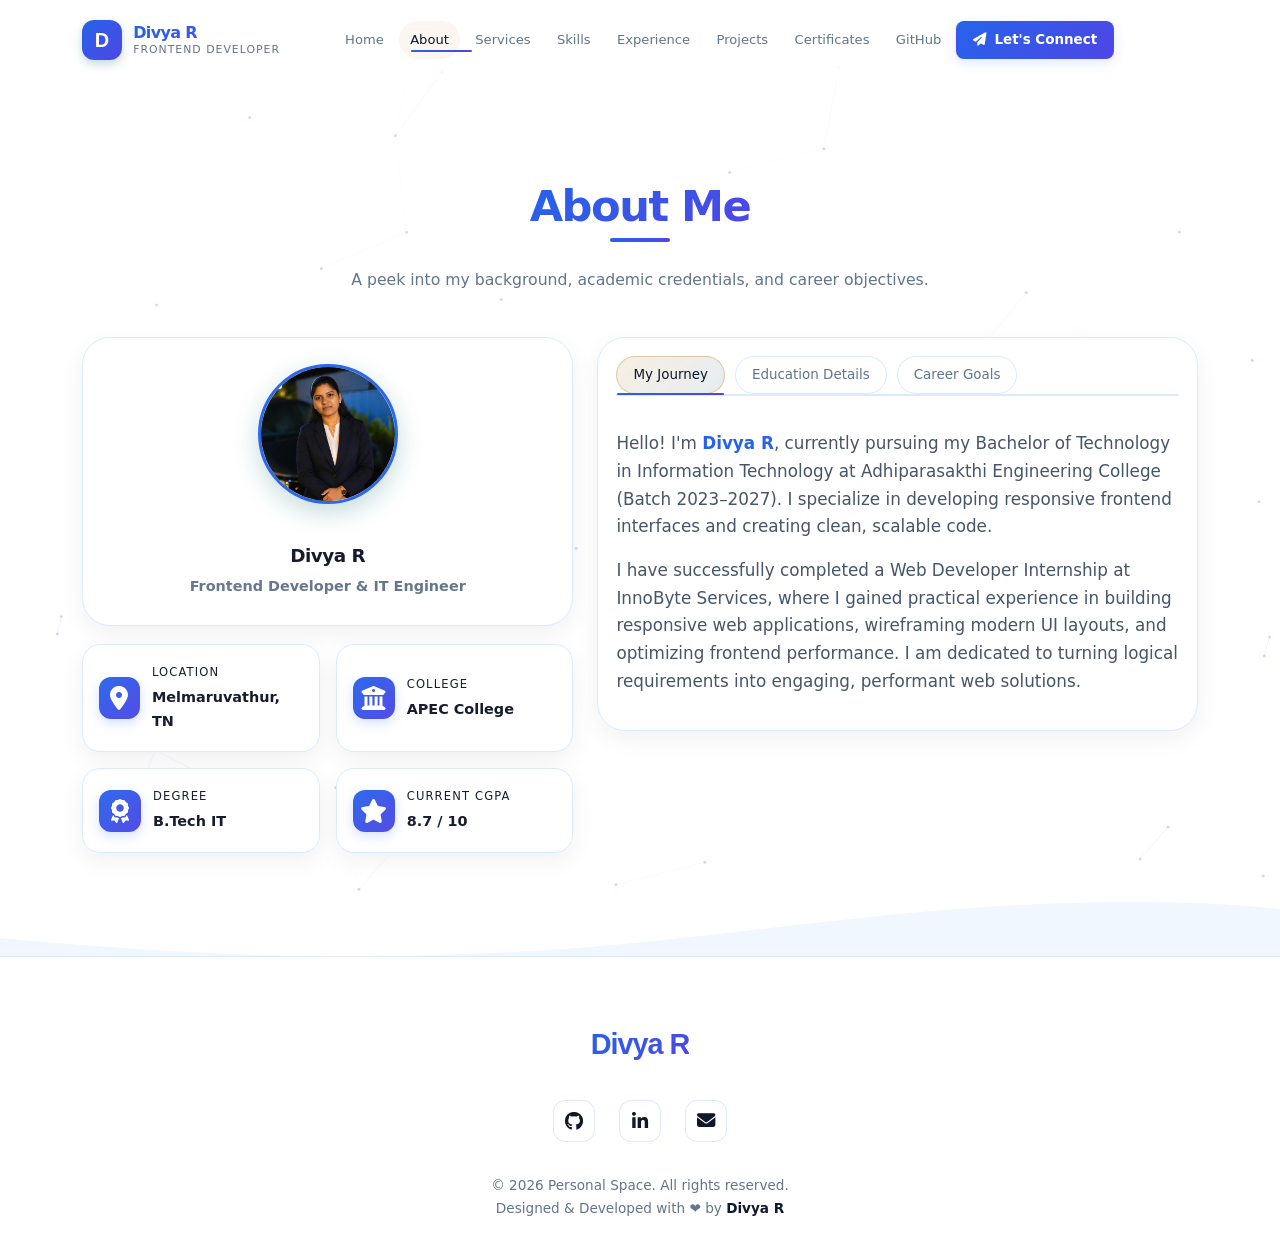
==== pages/about.html @ c804f4dc "feat: integrate Web3Forms into contact form" ====
<!DOCTYPE html>
<html lang="en" data-theme="light">

<head>
  <!-- 1. Core Meta Tags -->
  <meta charset="UTF-8">
  <meta name="viewport" content="width=device-width, initial-scale=1.0">
  <meta name="description"
    content="Explore the portfolio of Divya R, a freelance frontend developer and B.Tech Information Technology student in Tamil Nadu, India. View responsive web projects, UI/UX work, skills, and contact details.">
  <meta name="author" content="Divya R">
  <meta name="robots" content="index, follow">
  <meta name="theme-color" content="#F5F8F8">
  <link rel="canonical" href="https://divyaharina.github.io/Divya-Portfolio/">

  <title>Divya R | Frontend Developer in Tamil Nadu, India</title>

  <!-- 2. Security Meta Tags -->
  <meta http-equiv="Content-Security-Policy" content="default-src 'self'; script-src 'self' 'unsafe-inline' https://cdn.jsdelivr.net https://www.googletagmanager.com; style-src 'self' 'unsafe-inline' https://fonts.googleapis.com https://cdnjs.cloudflare.com; font-src 'self' https://fonts.gstatic.com https://cdnjs.cloudflare.com; img-src 'self' data: https://divyaharina.github.io; connect-src 'self' https://api.web3forms.com https://api.emailjs.com https://www.google-analytics.com; upgrade-insecure-requests;">

  <!-- 3. Open Graph / Facebook / LinkedIn / WhatsApp Preview -->
  <meta property="og:type" content="website">
  <meta property="og:url" content="https://divyaharina.github.io/Divya-Portfolio/">
  <meta property="og:title" content="Divya R | Frontend Developer in Tamil Nadu, India">
  <meta property="og:description"
    content="Explore Divya R's frontend development portfolio, featuring responsive web projects, UI/UX work, skills, and contact details.">
  <meta property="og:image" content="https://divyaharina.github.io/Divya-Portfolio/assets/image.png">
  <meta property="og:image:alt" content="Divya R, freelance frontend developer">
  <meta property="og:locale" content="en_IN">
  <meta property="og:site_name" content="Divya R Portfolio">

  <!-- 4. Twitter Cards (X Preview) -->
  <meta name="twitter:card" content="summary_large_image">
  <meta name="twitter:url" content="https://divyaharina.github.io/Divya-Portfolio/">
  <meta name="twitter:title" content="Divya R | Frontend Developer in Tamil Nadu, India">
  <meta name="twitter:description"
    content="Explore Divya R's frontend development portfolio, featuring responsive web projects, UI/UX work, skills, and contact details.">
  <meta name="twitter:image" content="https://divyaharina.github.io/Divya-Portfolio/assets/image.png">
  <meta name="twitter:image:alt" content="Divya R, freelance frontend developer">

  <!-- 5. Favicon & Progressive Web App (PWA) Support -->
  <link rel="shortcut icon" href="../favicon.ico" type="image/x-icon">
  <link rel="icon" type="image/png" href="../favicon.png">
  <link rel="icon" type="image/png" sizes="32x32" href="../assets/favicon-32x32.png">
  <link rel="icon" type="image/png" sizes="16x16" href="../assets/favicon-16x16.png">
  <link rel="apple-touch-icon" sizes="180x180" href="../assets/apple-touch-icon.png">
  <link rel="manifest" href="../manifest.webmanifest">

  <!-- 6. Preload Critical Styles & Google Fonts (Performance Optimization) -->
  <link rel="preload" href="../css/style.css" as="style">
  <link rel="stylesheet" href="../css/style.css">
  <link rel="preconnect" href="https://fonts.googleapis.com">
  <link rel="preconnect" href="https://fonts.gstatic.com" crossorigin>
  <link rel="preload"
    href="https://fonts.googleapis.com/css2?family=Montserrat:wght@400;600;700;800&family=Poppins:wght@300;400;500;600;700&display=swap"
    as="style" onload="this.onload=null;this.rel='stylesheet'">
  <noscript>
    <link rel="stylesheet"
      href="https://fonts.googleapis.com/css2?family=Montserrat:wght@400;600;700;800&family=Poppins:wght@300;400;500;600;700&display=swap">
  </noscript>

  <!-- Font Awesome Icons -->
  <link rel="stylesheet" href="https://cdnjs.cloudflare.com/ajax/libs/font-awesome/6.4.0/css/all.min.css">

  <!-- 7. JSON-LD Structured Data -->
  <script type="application/ld+json">
  {
    "@context": "https://schema.org",
    "@graph": [
      {
        "@type": "ProfilePage",
        "@id": "https://divyaharina.github.io/Divya-Portfolio/#profile",
        "url": "https://divyaharina.github.io/Divya-Portfolio/",
        "name": "Divya R | Frontend Developer in Tamil Nadu, India",
        "mainEntity": { "@id": "https://divyaharina.github.io/Divya-Portfolio/#person" }
      },
      {
        "@type": "Person",
        "@id": "https://divyaharina.github.io/Divya-Portfolio/#person",
        "name": "Divya R",
        "description": "Freelance frontend developer and B.Tech Information Technology student in Tamil Nadu, India.",
        "jobTitle": "Frontend Developer",
        "email": "divyaharina267@gmail.com",
        "url": "https://divyaharina.github.io/Divya-Portfolio/",
        "image": "https://divyaharina.github.io/Divya-Portfolio/assets/image.png",
        "nationality": "Indian",
        "affiliation": {
          "@type": "CollegeOrUniversity",
          "name": "Adhiparasakthi Engineering College",
          "address": {
            "@type": "PostalAddress",
            "addressLocality": "Melmaruvathur",
            "addressRegion": "Tamil Nadu",
            "addressCountry": "IN"
          }
        },
        "sameAs": [
          "https://github.com/DIVYAHARINA",
          "https://www.linkedin.com/in/divya2607/"
        ],
        "knowsAbout": [
          "Frontend Development",
          "Web Development",
          "HTML5",
          "CSS3",
          "JavaScript",
          "React.js",
          "Responsive Web Design",
          "Git",
          "GitHub"
        ]
      }
    ]
  }
  </script>

  <!-- 8. Google Analytics (GA4) Integration -->
  <script async src="https://www.googletagmanager.com/gtag/js?id=G-XXXXXXXXXX"></script>
  <script>
    window.dataLayer = window.dataLayer || [];
    function gtag(){dataLayer.push(arguments);}
    gtag('js', new Date());
    gtag('config', 'G-XXXXXXXXXX');
  </script>
</head>

<body>

  <!-- 1. LOADING SCREEN PRELOADER -->
  <div class="preloader" id="preloader">
    <div class="loader-logo">DIVYA.R</div>
    <div class="loader-bar-bg">
      <div class="loader-bar"></div>
    </div>
  </div>

  <!-- 2. SCROLL PROGRESS BAR -->
  <div class="scroll-progress-bar" id="scrollProgress"></div>

  <!-- 3. CANVAS FOR INTERACTIVE PARTICLES BACKGROUND -->
  <canvas id="particles-canvas"></canvas>
  <div class="cursor-glow" id="cursorGlow"></div>

  <!-- 4. NAVIGATION BAR -->
  <header class="header" id="header">
    <div class="container header-content">
      <a href="../index.html" class="logo-container">
        <div class="logo-icon">D</div>
        <div class="logo-text">
          <span class="logo-title">Divya R</span>
          <span class="logo-sub">Frontend Developer</span>
        </div>
      </a>

            <nav class="nav-wrapper">
        <ul class="nav-menu" id="navMenu">
          <li><a href="../index.html" class="nav-link">Home</a></li>
          <li><a href="about.html" class="nav-link active">About</a></li>
          <li><a href="services.html" class="nav-link">Services</a></li>
          <li><a href="skills.html" class="nav-link">Skills</a></li>
          <li><a href="experience.html" class="nav-link">Experience</a></li>
          <li><a href="projects.html" class="nav-link">Projects</a></li>
          <li><a href="certificates.html" class="nav-link">Certificates</a></li>
          <li><a href="../index.html#github" class="nav-link">GitHub</a></li>
          <li><a href="contact.html" class="nav-link nav-connect-btn"><i class="fa-solid fa-paper-plane"></i> Let's Connect</a></li>
        </ul>
      </nav>

      <div class="header-actions">
        <button class="menu-toggle" id="menuToggleBtn" aria-label="Toggle Mobile Menu">
          <span></span>
          <span></span>
          <span></span>
        </button>
      </div>
    </div>
  </header>

<section class="about section" id="about">
    <div class="container">
      <div class="section-title reveal">
        <h2>About Me</h2>
        <p>A peek into my background, academic credentials, and career objectives.</p>
      </div>

      <div class="about-grid">
        <div class="about-left reveal">
          <div class="glass-card about-pic-card" style="text-align: center;">
            <div class="about-pic-inner"
              style="overflow: hidden; border-radius: 50%; width: 140px; height: 140px; margin: 0 auto 1.5rem; border: 3px solid var(--primary); display: flex; align-items: center; justify-content: center; background: rgba(255, 255, 255, 0.03);">
              <img src="../assets/image.png" alt="Divya R - B.Tech IT Student & Frontend Developer" width="140" height="140" loading="lazy" style="width: 100%; height: 100%; object-fit: cover;">
            </div>
            <h3>Divya R</h3>
            <p>Frontend Developer & IT Engineer</p>
          </div>

          <div class="about-quick-facts">
            <div class="glass-card fact-item">
              <div class="fact-icon"><i class="fa-solid fa-location-dot"></i></div>
              <div class="fact-details">
                <span class="fact-title">Location</span>
                <span class="fact-value">Melmaruvathur, TN</span>
              </div>
            </div>
            <div class="glass-card fact-item">
              <div class="fact-icon"><i class="fa-solid fa-university"></i></div>
              <div class="fact-details">
                <span class="fact-title">College</span>
                <span class="fact-value">APEC College</span>
              </div>
            </div>
            <div class="glass-card fact-item">
              <div class="fact-icon"><i class="fa-solid fa-award"></i></div>
              <div class="fact-details">
                <span class="fact-title">Degree</span>
                <span class="fact-value">B.Tech IT</span>
              </div>
            </div>
            <div class="glass-card fact-item">
              <div class="fact-icon"><i class="fa-solid fa-star"></i></div>
              <div class="fact-details">
                <span class="fact-title">Current CGPA</span>
                <span class="fact-value">8.7 / 10</span>
              </div>
            </div>
          </div>
        </div>

        <div class="about-right reveal">
          <div class="about-tabs">
            <button class="tab-btn active" data-tab="about-tab-1">My Journey</button>
            <button class="tab-btn" data-tab="about-tab-2">Education Details</button>
            <button class="tab-btn" data-tab="about-tab-3">Career Goals</button>
          </div>

          <!-- TAB 1: Professional About Me -->
          <div class="tab-content-panel active" id="about-tab-1">
            <p class="tab-text">
              Hello! I'm <strong class="about-highlight">Divya R</strong>, currently pursuing my Bachelor of Technology
              in Information Technology at Adhiparasakthi Engineering College (Batch 2023–2027). I specialize in
              developing responsive frontend interfaces and creating clean, scalable code.
            </p>
            <p class="tab-text">
              I have successfully completed a Web Developer Internship at InnoByte Services, where I gained practical experience
              in building responsive web applications, wireframing modern UI layouts, and optimizing frontend performance. 
              I am dedicated to turning logical requirements into engaging, performant web solutions.
            </p>
          </div>

          <!-- TAB 2: Education -->
          <div class="tab-content-panel" id="about-tab-2">
            <div class="edu-timeline">
              <div class="edu-timeline-item">
                <div class="edu-timeline-icon"><i class="fa-solid fa-university"></i></div>
                <div class="edu-timeline-content">
                  <h4>Adhiparasakthi Engineering College</h4>
                  <p class="edu-timeline-degree">B.Tech - Information Technology</p>
                  <div class="edu-timeline-meta">
                    <span>2023 - 2027 (Expected)</span>
                    <span class="edu-timeline-gpa">CGPA: 8.7</span>
                  </div>
                </div>
              </div>
              <div class="edu-timeline-item">
                <div class="edu-timeline-icon"><i class="fa-solid fa-book-open"></i></div>
                <div class="edu-timeline-content">
                  <h4>Government Higher Secondary School</h4>
                  <p class="edu-timeline-degree">Higher Secondary School Certificate (HSC)</p>
                  <div class="edu-timeline-meta">
                    <span>2010 - 2022</span>
                  </div>
                </div>
              </div>
            </div>
          </div>

          <!-- TAB 3: Career Goals -->
          <div class="tab-content-panel" id="about-tab-3">
            <p class="tab-text">
              My goal is to establish myself as a highly skilled Full-Stack Developer. I'm actively expanding my
              knowledge base to cover production-grade backend engines (NodeJS, Flask) while mastering reactive frontend
              styling systems like Tailwind CSS and React.
            </p>
            <p class="tab-text">
              I aim to collaborate with high-performing engineering teams to build software that makes a real impact,
              solving complex business problems while ensuring the best user experience.
            </p>
          </div>
        </div>
      </div>
    </div>
  </section>

  <!-- 13. FOOTER -->
  <footer class="footer">
    <!-- Wave Vectors Container -->
    <div class="footer-wave-wrap">
      <svg data-name="Layer 1" xmlns="http://www.w3.org/2000/svg" viewBox="0 0 1200 120" preserveAspectRatio="none">
        <path
          d="M321.39,56.44c58-10.79,114.16-30.13,172-41.86,82.39-16.72,168.19-17.73,250.45-.39C823.78,31,906.67,72,985.66,92.83c70.05,18.48,146.53,26.09,214.34,3V120H0V27.35C120.5,41.49,216.7,64.21,321.39,56.44Z"
          class="wave-fill"></path>
      </svg>
    </div>

    <div class="container footer-content">
      <span class="footer-logo">Divya R</span>
      <div class="footer-socials">
        <a href="https://github.com/DIVYAHARINA" target="_blank" class="social-icon" aria-label="GitHub">
          <i class="fa-brands fa-github"></i>
        </a>
        <a href="https://www.linkedin.com/in/divya2607/" target="_blank" class="social-icon" aria-label="LinkedIn">
          <i class="fa-brands fa-linkedin-in"></i>
        </a>
        <a href="mailto:divyaharina267@gmail.com" class="social-icon" aria-label="Email">
          <i class="fa-solid fa-envelope"></i>
        </a>
      </div>
      <p class="footer-copy">
        &copy; 2026 Personal Space. All rights reserved. <br>
        Designed & Developed with ❤️ by <strong>Divya R</strong>
      </p>
    </div>
  </footer>

  <!-- 14. BACK TO TOP BUTTON -->
  <button class="back-to-top-btn" id="backToTopBtn" aria-label="Back To Top">
    <i class="fa-solid fa-arrow-up"></i>
  </button>

  <!-- Resume Viewer Modal -->
  <div class="resume-modal" id="resumeModal">
    <div class="resume-modal-overlay" id="resumeModalOverlay"></div>
    <div class="resume-modal-container">
      <div class="resume-modal-header">
        <div class="resume-modal-title">
          <i class="fa-solid fa-file-pdf"></i>
          <span>Divya_R_Resume.pdf</span>
        </div>
        <div class="resume-modal-actions">
          <a href="../assets/resume.pdf" download="Divya_R_Resume.pdf" class="btn btn-primary btn-download-modal">
            <i class="fa-solid fa-download"></i> Download
          </a>
          <button class="resume-modal-close" id="closeResumeModalBtn" aria-label="Close Modal">
            <i class="fa-solid fa-xmark"></i>
          </button>
        </div>
      </div>
      <div class="resume-modal-body">
        <object data="../assets/resume.pdf" type="application/pdf" width="100%" height="100%">
          <iframe src="../assets/resume.pdf" width="100%" height="100%" style="border: none;">
            <p>Your browser does not support viewing PDFs. Please <a href="../assets/resume.pdf" download>download the
                PDF</a> to view it.</p>
          </iframe>
        </object>
      </div>
    </div>
  </div>

  <!-- JavaScript Functionality -->
  <script src="../js/script.js"></script>
</body>
</html>
---- css/style.css ----
@import url("https://fonts.googleapis.com/css2?family=Inter:wght@400;500;600;700&display=swap");
@import url("./base.css");

/* Typography and layout polish: preserve the existing visual system and behavior. */
:root {
  --font-primary: "Inter", system-ui, -apple-system, BlinkMacSystemFont, "Segoe UI", sans-serif;
  --content-width: 1180px;
  --space-section: clamp(4.5rem, 8vw, 6.75rem);
  --text-body-size: 1rem;
  --text-body-leading: 1.65;
}

html,
body,
button,
input,
textarea,
select {
  font-family: var(--font-primary);
}

html {
  overflow-x: clip;
}

body {
  font-size: var(--text-body-size);
  line-height: var(--text-body-leading);
  text-rendering: optimizeLegibility;
  -webkit-font-smoothing: antialiased;
}

.container {
  width: min(100% - 2.5rem, var(--content-width));
  margin-inline: auto;
}

.header {
  padding: 12px 0;
}

.header-content,
.logo-container,
.header-actions {
  display: flex;
  align-items: center;
}

.header-content {
  min-height: 56px;
  gap: 1.25rem;
}

.logo-container {
  flex-shrink: 0;
  gap: 0.7rem;
}

.logo-text {
  display: grid;
  align-content: center;
  gap: 0.05rem;
  line-height: 1.15;
}

.logo-title,
.logo-sub,
.nav-link,
.btn,
.menu-toggle,
.tab-btn,
.skill-tab-btn,
.project-tab-btn {
  font-family: var(--font-primary);
}

.logo-title {
  font-size: 1rem;
  font-weight: 700;
}

.logo-sub {
  font-size: 0.68rem;
  font-weight: 500;
  line-height: 1.25;
}

.nav-wrapper {
  display: flex;
  align-items: center;
  margin-inline: auto;
}

.nav-menu {
  align-items: center;
  gap: 0.25rem;
}

.nav-link {
  min-height: 38px;
  padding: 0.5rem 0.7rem;
  font-size: 0.82rem;
  font-weight: 500;
  line-height: 1;
  white-space: nowrap;
}

.header-actions {
  flex-shrink: 0;
  gap: 0.65rem;
}

.menu-toggle {
  display: inline-grid;
  place-items: center;
  flex: 0 0 auto;
}

.hero {
  padding-top: clamp(3.5rem, 7vw, 5rem);
}

.hero-grid {
  align-items: center;
  gap: clamp(2.5rem, 5vw, 4.5rem);
}

.hero-text {
  min-width: 0;
}

.hero-hello {
  padding: 0.55rem 0.85rem;
  font-size: 0.72rem;
  font-weight: 600;
  letter-spacing: 0.08em;
  line-height: 1.2;
}

.hero-name {
  margin: 1.25rem 0 0.85rem;
  font-family: var(--font-primary);
  font-size: clamp(2.65rem, 5vw, 4.5rem);
  font-weight: 700;
  line-height: 1.08;
  letter-spacing: -0.045em;
}

.hero-title-wrap {
  min-height: 0;
  margin-bottom: 1rem;
  font-family: var(--font-primary);
  font-size: clamp(1.15rem, 2vw, 1.65rem);
  font-weight: 600;
  line-height: 1.3;
}

.hero-role-cursor {
  height: 1.4em;
}

.hero-desc {
  max-width: 620px;
  margin-bottom: 1.5rem;
  font-size: 1rem;
  line-height: 1.68;
}

.hero-btns,
.hero-socials {
  gap: 0.75rem;
}

.btn {
  min-height: 48px;
  padding-inline: 1.15rem;
  font-size: 0.9rem;
  font-weight: 600;
  line-height: 1.2;
  white-space: nowrap;
}

.section {
  padding: var(--space-section) 0;
}

.section-title {
  max-width: 680px;
  margin-bottom: clamp(2rem, 4vw, 2.75rem);
}

.section-title h2 {
  margin-bottom: 0.7rem;
  font-family: var(--font-primary);
  font-size: clamp(1.9rem, 3.6vw, 2.7rem);
  font-weight: 700;
  line-height: 1.15;
  letter-spacing: -0.035em;
}

.section-title p {
  font-size: 0.98rem;
  line-height: 1.65;
}

h1,
h2,
h3,
h4,
h5,
h6 {
  text-wrap: balance;
}

h3,
h4 {
  font-family: var(--font-primary);
  line-height: 1.25;
}

h3 {
  font-weight: 600;
}

p,
li,
.tab-text,
.timeline-desc,
.project-desc-short {
  line-height: 1.65;
}

.hero-stats {
  margin-top: clamp(2.5rem, 5vw, 3.5rem);
}

.stat-number,
.pricing-price {
  font-family: var(--font-primary);
  font-weight: 700;
}

.stat-label {
  font-size: 0.78rem;
  font-weight: 500;
  line-height: 1.4;
}

.about-pic-card h3,
.service-card h3,
.project-body h3,
.contact-card h3 {
  font-size: 1.15rem;
  font-weight: 600;
}

.service-card-inner,
.skill-card-inner,
.project-body {
  padding: 1.5rem;
}

.service-card h3,
.project-body h3,
.contact-card h3 {
  margin: 1rem 0 0.7rem;
}

.service-list,
.timeline-achievements {
  gap: 0.7rem;
}

.skill-card-inner {
  gap: 1.1rem;
}

.skill-card-name {
  font-size: 1rem;
  font-weight: 600;
  line-height: 1.35;
}

.timeline-card {
  padding: 1.5rem;
}

.timeline-header {
  gap: 0.45rem 0.75rem;
  margin-bottom: 0.85rem;
}

.timeline-role {
  font-size: 1.08rem;
  font-weight: 600;
  line-height: 1.3;
}

.timeline-company,
.timeline-duration {
  font-size: 0.82rem;
  line-height: 1.4;
}

.project-body {
  display: flex;
  flex-direction: column;
}

.project-title-meta {
  align-items: flex-start;
}

.project-body h3 {
  margin-top: 0;
  font-size: 1.15rem;
}

.project-desc-short {
  margin: 0.1rem 0 1rem;
  font-size: 0.92rem;
}

.project-tech-tags {
  gap: 0.5rem;
  margin-bottom: 1rem;
}

.tech-tag,
.project-badge {
  line-height: 1.2;
}

.case-study-trigger {
  min-height: 44px;
  font-size: 0.86rem;
  font-weight: 500;
  line-height: 1.3;
}

.project-links {
  margin-top: 1rem;
}

.project-btn {
  min-height: 44px;
}

.tab-btn,
.skill-tab-btn,
.project-tab-btn {
  font-size: 0.84rem;
  font-weight: 500;
  line-height: 1.2;
}

.pricing-label,
.fact-title,
.contact-item-label {
  font-weight: 500;
}

@media (max-width: 900px) {
  .nav-wrapper {
    margin-inline: 0;
  }

  .hero-text {
    max-width: 680px;
    margin-inline: auto;
  }
}

@media (max-width: 760px) {
  .container {
    width: min(100% - 2rem, var(--content-width));
  }

  .header {
    padding: 10px 0;
  }

  .header-content {
    min-height: 52px;
  }

  .nav-wrapper {
    top: calc(100% + 8px);
  }

  .nav-link {
    min-height: 42px;
    padding: 0.7rem 0.8rem;
    font-size: 0.9rem;
    line-height: 1.2;
  }

  .hero {
    padding-top: 3rem;
  }

  .hero-text {
    text-align: center;
  }

  .hero-desc {
    margin-inline: auto;
    font-size: 0.96rem;
  }

  .hero-title-wrap,
  .hero-btns,
  .hero-socials {
    justify-content: center;
  }

  .hero-btns {
    align-items: stretch;
  }

  .hero-btns .btn {
    width: 100%;
  }

  .section {
    padding: 4.5rem 0;
  }

  .section-title {
    margin-bottom: 2rem;
  }

  .section-title h2 {
    font-size: clamp(1.8rem, 7vw, 2.3rem);
  }

  .section-title p {
    font-size: 0.93rem;
  }

  .services-pricing-card {
    align-items: flex-start;
  }
}

@media (max-width: 520px) {
  .container {
    width: min(100% - 1.5rem, var(--content-width));
  }

  .logo-sub {
    font-size: 0.62rem;
  }

  .hero-name {
    font-size: clamp(2.25rem, 12vw, 3.1rem);
  }

  .hero-title-wrap {
    font-size: 1.12rem;
  }

  .hero-desc {
    font-size: 0.94rem;
  }

  .service-card-inner,
  .skill-card-inner,
  .project-body,
  .timeline-card {
    padding: 1.25rem;
  }

  .services-pricing-card {
    flex-direction: column;
    align-items: stretch;
    padding: 1.25rem;
  }
}

:root,
html[data-theme='light'] {
  --bg-primary: #F8FAFF;
  --bg-secondary: #EFF6FF;
  --bg-canvas: #FFFFFF;
  --text-primary: #0F172A;
  --text-secondary: #475569;
  --text-muted: #64748B;
  --primary: #2563EB;
  --secondary: #4F46E5;
  --accent: #4F46E5;
  --accent-rgb: 79, 70, 229;
  --glass-bg: rgba(255, 255, 255, 0.94);
  --glass-bg-hover: #FFFFFF;
  --glass-border: #DBEAFE;
  --glass-shadow: 0 8px 24px rgba(15, 23, 42, 0.06);
  --gradient-primary: linear-gradient(135deg, #2563EB, #4F46E5);
  --gradient-glow: linear-gradient(135deg, rgba(37, 99, 235, 0.08), rgba(79, 70, 229, 0.06));
  --gradient-border: linear-gradient(135deg, rgba(37, 99, 235, 0.22), rgba(79, 70, 229, 0.18));
  --gradient-text: linear-gradient(135deg, #2563EB, #4F46E5);
  --shadow-glow: 0 0 22px rgba(37, 99, 235, 0.12);
  --page-bg: #F8FAFF;
  --page-bg-strong: #EFF6FF;
  --panel: rgba(255, 255, 255, 0.92);
  --panel-strong: #FFFFFF;
  --panel-soft: rgba(37, 99, 235, 0.04);
  --card: #FFFFFF;
  --text: #0F172A;
  --muted: #64748B;
  --line: #DBEAFE;
  --primary-2: #3B82F6;
  --primary-3: #4F46E5;
  --primary-4: #4F46E5;
  --accent-glow: rgba(37, 99, 235, 0.16);
  --shadow: 0 12px 32px rgba(15, 23, 42, 0.07);
  --shadow-md: 0 8px 24px rgba(15, 23, 42, 0.06);
  --shadow-lg: 0 16px 38px rgba(15, 23, 42, 0.1);
}

html[data-theme='light'] body {
  background: linear-gradient(180deg, #F8FAFF 0%, #EFF6FF 100%);
  color: #0F172A;
}

html[data-theme='light'] body::before {
  background:
    radial-gradient(circle at 16% 18%, rgba(37, 99, 235, 0.05), transparent 20%),
    radial-gradient(circle at 78% 16%, rgba(79, 70, 229, 0.04), transparent 24%),
    radial-gradient(circle at 50% 82%, rgba(59, 130, 246, 0.04), transparent 28%);
}

html[data-theme='light'] .header.sticky {
  background: rgba(255, 255, 255, 0.92);
  border-bottom-color: #DBEAFE;
  box-shadow: 0 8px 24px rgba(15, 23, 42, 0.06);
}

html[data-theme='light'] .glass-card,
html[data-theme='light'] .gradient-border-card,
html[data-theme='light'] .service-card-inner,
html[data-theme='light'] .skill-card-inner,
html[data-theme='light'] .project-body,
html[data-theme='light'] .timeline-card,
html[data-theme='light'] .contact-card,
html[data-theme='light'] .contact-form,
html[data-theme='light'] .about-right,
html[data-theme='light'] .fact-item,
html[data-theme='light'] .stat-item,
html[data-theme='light'] .services-pricing-card,
html[data-theme='light'] .github-graph-card,
html[data-theme='light'] .github-right,
html[data-theme='light'] .contact-info-card,
html[data-theme='light'] .contact-form-card,
html[data-theme='light'] .cert-card-inner {
  background: #FFFFFF;
  border-color: #DBEAFE;
  color: #0F172A;
  box-shadow: 0 8px 24px rgba(15, 23, 42, 0.06);
}

html[data-theme='light'] .glass-card:hover,
html[data-theme='light'] .gradient-border-card:hover,
html[data-theme='light'] .service-card-inner:hover,
html[data-theme='light'] .skill-card-inner:hover,
html[data-theme='light'] .project-body:hover,
html[data-theme='light'] .timeline-card:hover,
html[data-theme='light'] .contact-card:hover,
html[data-theme='light'] .contact-form:hover,
html[data-theme='light'] .about-right:hover,
html[data-theme='light'] .fact-item:hover,
html[data-theme='light'] .stat-item:hover {
  border-color: #93C5FD;
  box-shadow: 0 12px 28px rgba(37, 99, 235, 0.12);
}

html[data-theme='light'] .gradient-border-card:hover::after {
  background: linear-gradient(135deg, rgba(37, 99, 235, 0.3), rgba(79, 70, 229, 0.26));
}

html[data-theme='light'] .service-card,
html[data-theme='light'] .skill-card-wrap,
html[data-theme='light'] .project-card-wrap {
  background: linear-gradient(135deg, #DBEAFE, #E0E7FF);
}

html[data-theme='light'] .service-card h3,
html[data-theme='light'] .project-body h3,
html[data-theme='light'] .contact-card h3,
html[data-theme='light'] .contact-info-val,
html[data-theme='light'] .contact-info-lbl,
html[data-theme='light'] .pricing-label,
html[data-theme='light'] .fact-title,
html[data-theme='light'] .contact-item-label {
  color: #0F172A;
}

html[data-theme='light'] .contact-info-icon,
html[data-theme='light'] .contact-item-icon,
html[data-theme='light'] .fact-icon,
html[data-theme='light'] .service-card-icon,
html[data-theme='light'] .skill-card-icon-wrap,
html[data-theme='light'] .cert-icon-box {
  background: linear-gradient(135deg, #2563EB, #4F46E5);
  color: #FFFFFF;
  box-shadow: 0 4px 12px rgba(37, 99, 235, 0.2);
}

html[data-theme='light'] .contact-info-lbl,
html[data-theme='light'] .contact-item-label,
html[data-theme='light'] .service-list li i,
html[data-theme='light'] .timeline-achievements li i {
  color: #2563EB;
}

html[data-theme='light'] .tech-tag,
html[data-theme='light'] .project-badge {
  background: #EFF6FF;
  border-color: #DBEAFE;
  color: #2563EB;
}

html[data-theme='light'] .project-graphic {
  background: linear-gradient(135deg, rgba(37, 99, 235, 0.08), rgba(79, 70, 229, 0.07));
}

html[data-theme='light'] .services-pricing-card::before {
  background: radial-gradient(circle, rgba(37, 99, 235, 0.06) 0%, transparent 60%);
}

html[data-theme='light'] .btn-primary,
html[data-theme='light'] .project-tab-btn.active,
html[data-theme='light'] .skill-tab-btn.active {
  background: linear-gradient(135deg, #2563EB, #4F46E5);
  color: #FFFFFF;
  box-shadow: 0 6px 18px rgba(37, 99, 235, 0.18);
}

html[data-theme='light'] .btn-secondary {
  background: #FFFFFF;
  border-color: #2563EB;
  color: #2563EB;
}

html[data-theme='light'] .btn-secondary:hover {
  background: #EFF6FF;
  box-shadow: 0 6px 18px rgba(37, 99, 235, 0.12);
}

html[data-theme='light'] .btn-glass {
  background: #FFFFFF;
  border-color: #DBEAFE;
  color: #2563EB;
}

[data-theme='dark'] {
  --bg-primary: #0B1220;
  --bg-secondary: #111C32;
  --bg-canvas: #0B1220;
  --text-primary: #F8FAFC;
  --text-secondary: #CBD5E1;
  --text-muted: #94A3B8;
  --primary: #3B82F6;
  --secondary: #4F46E5;
  --accent: #60A5FA;
  --accent-rgb: 96, 165, 250;
  --glass-bg: rgba(17, 28, 50, 0.94);
  --glass-bg-hover: #172642;
  --glass-border: rgba(96, 165, 250, 0.2);
  --glass-shadow: 0 10px 28px rgba(0, 0, 0, 0.24);
  --gradient-primary: linear-gradient(135deg, #2563EB, #4F46E5);
  --gradient-glow: linear-gradient(135deg, rgba(37, 99, 235, 0.14), rgba(79, 70, 229, 0.12));
  --gradient-border: linear-gradient(135deg, rgba(96, 165, 250, 0.24), rgba(129, 140, 248, 0.22));
  --gradient-text: linear-gradient(135deg, #93C5FD, #C7D2FE);
  --shadow-glow: 0 0 24px rgba(37, 99, 235, 0.18);
  --page-bg: #0B1220;
  --page-bg-strong: #111C32;
  --panel: rgba(17, 28, 50, 0.92);
  --panel-strong: #172642;
  --panel-soft: rgba(96, 165, 250, 0.08);
  --card: #111C32;
  --text: #F8FAFC;
  --muted: #CBD5E1;
  --line: rgba(96, 165, 250, 0.2);
  --primary-2: #60A5FA;
  --primary-3: #818CF8;
  --primary-4: #93C5FD;
  --accent-glow: rgba(37, 99, 235, 0.22);
  --shadow: 0 16px 40px rgba(0, 0, 0, 0.28);
}

[data-theme='dark'] body {
  background: linear-gradient(180deg, #0B1220 0%, #111C32 100%);
  color: #F8FAFC;
}

[data-theme='dark'] .glass-card,
[data-theme='dark'] .gradient-border-card,
[data-theme='dark'] .service-card-inner,
[data-theme='dark'] .skill-card-inner,
[data-theme='dark'] .project-body,
[data-theme='dark'] .timeline-card,
[data-theme='dark'] .contact-card,
[data-theme='dark'] .contact-form,
[data-theme='dark'] .about-right,
[data-theme='dark'] .fact-item,
[data-theme='dark'] .stat-item,
[data-theme='dark'] .services-pricing-card,
[data-theme='dark'] .github-graph-card,
[data-theme='dark'] .github-right,
[data-theme='dark'] .contact-info-card,
[data-theme='dark'] .contact-form-card,
[data-theme='dark'] .cert-card-inner {
  background: #111C32;
  border-color: rgba(96, 165, 250, 0.2);
  color: #F8FAFC;
  box-shadow: 0 10px 28px rgba(0, 0, 0, 0.24);
}

[data-theme='dark'] .glass-card:hover,
[data-theme='dark'] .gradient-border-card:hover,
[data-theme='dark'] .service-card-inner:hover,
[data-theme='dark'] .skill-card-inner:hover,
[data-theme='dark'] .project-body:hover,
[data-theme='dark'] .timeline-card:hover,
[data-theme='dark'] .contact-card:hover,
[data-theme='dark'] .contact-form:hover,
[data-theme='dark'] .about-right:hover,
[data-theme='dark'] .fact-item:hover,
[data-theme='dark'] .stat-item:hover {
  border-color: rgba(96, 165, 250, 0.42);
  box-shadow: 0 14px 32px rgba(37, 99, 235, 0.18);
}

[data-theme='dark'] .contact-info-icon,
[data-theme='dark'] .contact-item-icon,
[data-theme='dark'] .fact-icon,
[data-theme='dark'] .service-card-icon,
[data-theme='dark'] .skill-card-icon-wrap,
[data-theme='dark'] .cert-icon-box {
  background: linear-gradient(135deg, #2563EB, #4F46E5);
  color: #FFFFFF;
  box-shadow: 0 4px 12px rgba(37, 99, 235, 0.24);
}

[data-theme='dark'] .tech-tag,
[data-theme='dark'] .project-badge {
  background: rgba(37, 99, 235, 0.14);
  border-color: rgba(96, 165, 250, 0.2);
  color: #BFDBFE;
}

[data-theme='dark'] .btn-secondary,
[data-theme='dark'] .btn-glass {
  background: #111C32;
  border-color: #60A5FA;
  color: #F8FAFC;
}

.nav-connect-btn {
  display: inline-flex;
  align-items: center;
  justify-content: center;
  gap: 0.45rem;
  padding: 0.55rem 0.9rem;
  border: 1px solid transparent;
  border-radius: 999px;
  background: linear-gradient(135deg, #2563EB, #4F46E5);
  color: #FFFFFF;
  font-family: var(--font-primary);
  font-size: 0.84rem;
  font-weight: 600;
  line-height: 1.2;
  white-space: nowrap;
  box-shadow: 0 4px 12px rgba(37, 99, 235, 0.14);
  transition: var(--transition-fast);
}

.nav-connect-btn:hover {
  color: #FFFFFF;
  box-shadow: 0 6px 16px rgba(37, 99, 235, 0.2);
  transform: translateY(-1px);
}

.nav-connect-btn::after,
.nav-connect-btn:hover::after {
  display: none;
}

.timeline-container {
  padding: 1.5rem 0;
}

.timeline-item {
  gap: 2.5rem;
  margin-bottom: 2.5rem;
}

.timeline-item:nth-child(odd) .timeline-content-wrap {
  text-align: left;
}

.timeline-card {
  padding: 1.6rem;
  text-align: left;
}

.timeline-header {
  display: flex;
  flex-direction: column;
  align-items: flex-start;
  gap: 0.35rem;
  margin-bottom: 0.85rem;
}

.timeline-company {
  margin: 0;
}

.timeline-desc {
  margin-bottom: 0.9rem;
  text-align: left;
}

.timeline-achievements {
  display: flex;
  align-items: flex-start;
  text-align: left;
}

.timeline-item:nth-child(odd) .timeline-achievements {
  align-items: flex-start;
}

.timeline-item:nth-child(odd) .timeline-achievements li {
  flex-direction: row;
  text-align: left;
}

.timeline-item:nth-child(odd) .internship-micro-timeline-title {
  justify-content: flex-start;
}

.timeline-item:nth-child(odd) .internship-micro-timeline {
  border-left: 2px dashed var(--glass-border);
  border-right: none;
  padding-left: 1.25rem;
  padding-right: 0;
  margin-left: 0.5rem;
  margin-right: 0;
  text-align: left;
}

.timeline-item:nth-child(odd) .micro-step-dot {
  left: -22px;
  right: auto;
}

@media (max-width: 1024px) {
  .timeline-item {
    gap: 1.5rem;
    margin-bottom: 2rem;
  }
}

@media (max-width: 768px) {
  .nav-connect-btn {
    justify-content: flex-start;
    width: 100%;
    padding: 0.7rem 0.8rem;
    border-radius: 10px;
  }

  .timeline-container {
    width: 100%;
    min-width: 0;
    grid-template-columns: minmax(0, 1fr);
    padding-left: 0;
  }

  .timeline-line {
    left: 1rem;
    transform: none;
  }

  .timeline-dot {
    left: 1rem;
  }

  .timeline-item,
  .timeline-item:nth-child(odd),
  .timeline-item:nth-child(even) {
    display: block;
    width: 100%;
    min-width: 0;
    padding-left: 0;
    margin-bottom: 1.5rem;
  }

  .timeline-item:nth-child(even) .timeline-content-wrap,
  .timeline-item:nth-child(odd) .timeline-content-wrap {
    grid-column: auto;
    width: 100%;
    min-width: 0;
    padding-left: 3rem;
    text-align: left;
  }

  .timeline-card {
    width: 100%;
    min-width: 0;
    padding: 1.25rem;
    text-align: left;
  }

  .timeline-achievements {
    display: flex;
    align-items: flex-start;
  }
}

.nav-connect-btn {
  display: inline-flex;
  align-items: center;
  justify-content: center;
  gap: 0.5rem;
  padding: 0.6rem 1rem;
  border: 1px solid transparent;
  border-radius: 8px;
  background: linear-gradient(135deg, #2563EB, #4F46E5);
  color: #FFFFFF;
  line-height: 1;
  transition: background 0.2s ease, box-shadow 0.2s ease, transform 0.2s ease;
}

.nav-connect-btn::after {
  display: none;
}

.nav-connect-btn:hover,
.nav-connect-btn.active {
  background: linear-gradient(135deg, #1D4ED8, #4338CA);
  color: #FFFFFF;
  box-shadow: 0 5px 14px rgba(37, 99, 235, 0.2);
  transform: translateY(-1px);
}

[data-theme='dark'] .nav-connect-btn {
  color: #FFFFFF;
}

.timeline-container {
  max-width: 900px;
}

.timeline-item {
  gap: 2.5rem;
  margin-bottom: 2.5rem;
}

.timeline-line {
  left: 50%;
  width: 3px;
}

.timeline-dot {
  left: 50%;
}

.timeline-item:nth-child(odd) .timeline-content-wrap,
.timeline-item:nth-child(even) .timeline-content-wrap {
  text-align: left;
}

.timeline-card {
  padding: 1.75rem;
  text-align: left;
}

.timeline-header {
  display: flex;
  flex-direction: column;
  align-items: flex-start;
  gap: 0.25rem;
  margin-bottom: 1rem;
}

.timeline-company {
  margin: 0.15rem 0;
}

.timeline-desc {
  margin-bottom: 1rem;
  text-align: left;
}

.timeline-achievements,
.timeline-item:nth-child(odd) .timeline-achievements,
.timeline-item:nth-child(even) .timeline-achievements {
  display: flex;
  align-items: flex-start;
  text-align: left;
}

.timeline-achievements li,
.timeline-item:nth-child(odd) .timeline-achievements li {
  flex-direction: row;
  text-align: left;
}

.internship-micro-timeline,
.timeline-item:nth-child(odd) .internship-micro-timeline {
  margin-left: 0.5rem;
  margin-right: 0;
  padding-left: 1.25rem;
  padding-right: 0;
  border-left: 2px dashed var(--glass-border);
  border-right: 0;
  text-align: left;
}

.timeline-item:nth-child(odd) .micro-step-dot {
  left: -22px;
  right: auto;
}

@media (max-width: 1024px) {
  .timeline-container {
    padding-left: 0;
  }

  .timeline-line,
  .timeline-dot {
    left: 1.25rem;
  }

  .timeline-line {
    transform: none;
  }

  .timeline-item {
    grid-template-columns: minmax(0, 1fr);
    gap: 0;
    margin-bottom: 2rem;
  }

  .timeline-item:nth-child(even) .timeline-content-wrap,
  .timeline-item:nth-child(odd) .timeline-content-wrap {
    grid-column: 1;
    padding-left: 3.5rem;
    text-align: left;
  }

  .timeline-card {
    width: 100%;
  }
}

@media (max-width: 768px) {
  .timeline-container {
    padding-block: 1rem;
  }

  .timeline-line,
  .timeline-dot {
    left: 0.875rem;
  }

  .timeline-dot {
    top: 1.5rem;
  }

  .timeline-item:nth-child(even) .timeline-content-wrap,
  .timeline-item:nth-child(odd) .timeline-content-wrap {
    padding-left: 2.75rem;
  }

  .timeline-card {
    padding: 1.25rem;
  }
}
---- css/style.css ----
@import url("https://fonts.googleapis.com/css2?family=Inter:wght@400;500;600;700&display=swap");
@import url("./base.css");

/* Typography and layout polish: preserve the existing visual system and behavior. */
:root {
  --font-primary: "Inter", system-ui, -apple-system, BlinkMacSystemFont, "Segoe UI", sans-serif;
  --content-width: 1180px;
  --space-section: clamp(4.5rem, 8vw, 6.75rem);
  --text-body-size: 1rem;
  --text-body-leading: 1.65;
}

html,
body,
button,
input,
textarea,
select {
  font-family: var(--font-primary);
}

html {
  overflow-x: clip;
}

body {
  font-size: var(--text-body-size);
  line-height: var(--text-body-leading);
  text-rendering: optimizeLegibility;
  -webkit-font-smoothing: antialiased;
}

.container {
  width: min(100% - 2.5rem, var(--content-width));
  margin-inline: auto;
}

.header {
  padding: 12px 0;
}

.header-content,
.logo-container,
.header-actions {
  display: flex;
  align-items: center;
}

.header-content {
  min-height: 56px;
  gap: 1.25rem;
}

.logo-container {
  flex-shrink: 0;
  gap: 0.7rem;
}

.logo-text {
  display: grid;
  align-content: center;
  gap: 0.05rem;
  line-height: 1.15;
}

.logo-title,
.logo-sub,
.nav-link,
.btn,
.menu-toggle,
.tab-btn,
.skill-tab-btn,
.project-tab-btn {
  font-family: var(--font-primary);
}

.logo-title {
  font-size: 1rem;
  font-weight: 700;
}

.logo-sub {
  font-size: 0.68rem;
  font-weight: 500;
  line-height: 1.25;
}

.nav-wrapper {
  display: flex;
  align-items: center;
  margin-inline: auto;
}

.nav-menu {
  align-items: center;
  gap: 0.25rem;
}

.nav-link {
  min-height: 38px;
  padding: 0.5rem 0.7rem;
  font-size: 0.82rem;
  font-weight: 500;
  line-height: 1;
  white-space: nowrap;
}

.header-actions {
  flex-shrink: 0;
  gap: 0.65rem;
}

.menu-toggle {
  display: inline-grid;
  place-items: center;
  flex: 0 0 auto;
}

.hero {
  padding-top: clamp(3.5rem, 7vw, 5rem);
}

.hero-grid {
  align-items: center;
  gap: clamp(2.5rem, 5vw, 4.5rem);
}

.hero-text {
  min-width: 0;
}

.hero-hello {
  padding: 0.55rem 0.85rem;
  font-size: 0.72rem;
  font-weight: 600;
  letter-spacing: 0.08em;
  line-height: 1.2;
}

.hero-name {
  margin: 1.25rem 0 0.85rem;
  font-family: var(--font-primary);
  font-size: clamp(2.65rem, 5vw, 4.5rem);
  font-weight: 700;
  line-height: 1.08;
  letter-spacing: -0.045em;
}

.hero-title-wrap {
  min-height: 0;
  margin-bottom: 1rem;
  font-family: var(--font-primary);
  font-size: clamp(1.15rem, 2vw, 1.65rem);
  font-weight: 600;
  line-height: 1.3;
}

.hero-role-cursor {
  height: 1.4em;
}

.hero-desc {
  max-width: 620px;
  margin-bottom: 1.5rem;
  font-size: 1rem;
  line-height: 1.68;
}

.hero-btns,
.hero-socials {
  gap: 0.75rem;
}

.btn {
  min-height: 48px;
  padding-inline: 1.15rem;
  font-size: 0.9rem;
  font-weight: 600;
  line-height: 1.2;
  white-space: nowrap;
}

.section {
  padding: var(--space-section) 0;
}

.section-title {
  max-width: 680px;
  margin-bottom: clamp(2rem, 4vw, 2.75rem);
}

.section-title h2 {
  margin-bottom: 0.7rem;
  font-family: var(--font-primary);
  font-size: clamp(1.9rem, 3.6vw, 2.7rem);
  font-weight: 700;
  line-height: 1.15;
  letter-spacing: -0.035em;
}

.section-title p {
  font-size: 0.98rem;
  line-height: 1.65;
}

h1,
h2,
h3,
h4,
h5,
h6 {
  text-wrap: balance;
}

h3,
h4 {
  font-family: var(--font-primary);
  line-height: 1.25;
}

h3 {
  font-weight: 600;
}

p,
li,
.tab-text,
.timeline-desc,
.project-desc-short {
  line-height: 1.65;
}

.hero-stats {
  margin-top: clamp(2.5rem, 5vw, 3.5rem);
}

.stat-number,
.pricing-price {
  font-family: var(--font-primary);
  font-weight: 700;
}

.stat-label {
  font-size: 0.78rem;
  font-weight: 500;
  line-height: 1.4;
}

.about-pic-card h3,
.service-card h3,
.project-body h3,
.contact-card h3 {
  font-size: 1.15rem;
  font-weight: 600;
}

.service-card-inner,
.skill-card-inner,
.project-body {
  padding: 1.5rem;
}

.service-card h3,
.project-body h3,
.contact-card h3 {
  margin: 1rem 0 0.7rem;
}

.service-list,
.timeline-achievements {
  gap: 0.7rem;
}

.skill-card-inner {
  gap: 1.1rem;
}

.skill-card-name {
  font-size: 1rem;
  font-weight: 600;
  line-height: 1.35;
}

.timeline-card {
  padding: 1.5rem;
}

.timeline-header {
  gap: 0.45rem 0.75rem;
  margin-bottom: 0.85rem;
}

.timeline-role {
  font-size: 1.08rem;
  font-weight: 600;
  line-height: 1.3;
}

.timeline-company,
.timeline-duration {
  font-size: 0.82rem;
  line-height: 1.4;
}

.project-body {
  display: flex;
  flex-direction: column;
}

.project-title-meta {
  align-items: flex-start;
}

.project-body h3 {
  margin-top: 0;
  font-size: 1.15rem;
}

.project-desc-short {
  margin: 0.1rem 0 1rem;
  font-size: 0.92rem;
}

.project-tech-tags {
  gap: 0.5rem;
  margin-bottom: 1rem;
}

.tech-tag,
.project-badge {
  line-height: 1.2;
}

.case-study-trigger {
  min-height: 44px;
  font-size: 0.86rem;
  font-weight: 500;
  line-height: 1.3;
}

.project-links {
  margin-top: 1rem;
}

.project-btn {
  min-height: 44px;
}

.tab-btn,
.skill-tab-btn,
.project-tab-btn {
  font-size: 0.84rem;
  font-weight: 500;
  line-height: 1.2;
}

.pricing-label,
.fact-title,
.contact-item-label {
  font-weight: 500;
}

@media (max-width: 900px) {
  .nav-wrapper {
    margin-inline: 0;
  }

  .hero-text {
    max-width: 680px;
    margin-inline: auto;
  }
}

@media (max-width: 760px) {
  .container {
    width: min(100% - 2rem, var(--content-width));
  }

  .header {
    padding: 10px 0;
  }

  .header-content {
    min-height: 52px;
  }

  .nav-wrapper {
    top: calc(100% + 8px);
  }

  .nav-link {
    min-height: 42px;
    padding: 0.7rem 0.8rem;
    font-size: 0.9rem;
    line-height: 1.2;
  }

  .hero {
    padding-top: 3rem;
  }

  .hero-text {
    text-align: center;
  }

  .hero-desc {
    margin-inline: auto;
    font-size: 0.96rem;
  }

  .hero-title-wrap,
  .hero-btns,
  .hero-socials {
    justify-content: center;
  }

  .hero-btns {
    align-items: stretch;
  }

  .hero-btns .btn {
    width: 100%;
  }

  .section {
    padding: 4.5rem 0;
  }

  .section-title {
    margin-bottom: 2rem;
  }

  .section-title h2 {
    font-size: clamp(1.8rem, 7vw, 2.3rem);
  }

  .section-title p {
    font-size: 0.93rem;
  }

  .services-pricing-card {
    align-items: flex-start;
  }
}

@media (max-width: 520px) {
  .container {
    width: min(100% - 1.5rem, var(--content-width));
  }

  .logo-sub {
    font-size: 0.62rem;
  }

  .hero-name {
    font-size: clamp(2.25rem, 12vw, 3.1rem);
  }

  .hero-title-wrap {
    font-size: 1.12rem;
  }

  .hero-desc {
    font-size: 0.94rem;
  }

  .service-card-inner,
  .skill-card-inner,
  .project-body,
  .timeline-card {
    padding: 1.25rem;
  }

  .services-pricing-card {
    flex-direction: column;
    align-items: stretch;
    padding: 1.25rem;
  }
}

:root,
html[data-theme='light'] {
  --bg-primary: #F8FAFF;
  --bg-secondary: #EFF6FF;
  --bg-canvas: #FFFFFF;
  --text-primary: #0F172A;
  --text-secondary: #475569;
  --text-muted: #64748B;
  --primary: #2563EB;
  --secondary: #4F46E5;
  --accent: #4F46E5;
  --accent-rgb: 79, 70, 229;
  --glass-bg: rgba(255, 255, 255, 0.94);
  --glass-bg-hover: #FFFFFF;
  --glass-border: #DBEAFE;
  --glass-shadow: 0 8px 24px rgba(15, 23, 42, 0.06);
  --gradient-primary: linear-gradient(135deg, #2563EB, #4F46E5);
  --gradient-glow: linear-gradient(135deg, rgba(37, 99, 235, 0.08), rgba(79, 70, 229, 0.06));
  --gradient-border: linear-gradient(135deg, rgba(37, 99, 235, 0.22), rgba(79, 70, 229, 0.18));
  --gradient-text: linear-gradient(135deg, #2563EB, #4F46E5);
  --shadow-glow: 0 0 22px rgba(37, 99, 235, 0.12);
  --page-bg: #F8FAFF;
  --page-bg-strong: #EFF6FF;
  --panel: rgba(255, 255, 255, 0.92);
  --panel-strong: #FFFFFF;
  --panel-soft: rgba(37, 99, 235, 0.04);
  --card: #FFFFFF;
  --text: #0F172A;
  --muted: #64748B;
  --line: #DBEAFE;
  --primary-2: #3B82F6;
  --primary-3: #4F46E5;
  --primary-4: #4F46E5;
  --accent-glow: rgba(37, 99, 235, 0.16);
  --shadow: 0 12px 32px rgba(15, 23, 42, 0.07);
  --shadow-md: 0 8px 24px rgba(15, 23, 42, 0.06);
  --shadow-lg: 0 16px 38px rgba(15, 23, 42, 0.1);
}

html[data-theme='light'] body {
  background: linear-gradient(180deg, #F8FAFF 0%, #EFF6FF 100%);
  color: #0F172A;
}

html[data-theme='light'] body::before {
  background:
    radial-gradient(circle at 16% 18%, rgba(37, 99, 235, 0.05), transparent 20%),
    radial-gradient(circle at 78% 16%, rgba(79, 70, 229, 0.04), transparent 24%),
    radial-gradient(circle at 50% 82%, rgba(59, 130, 246, 0.04), transparent 28%);
}

html[data-theme='light'] .header.sticky {
  background: rgba(255, 255, 255, 0.92);
  border-bottom-color: #DBEAFE;
  box-shadow: 0 8px 24px rgba(15, 23, 42, 0.06);
}

html[data-theme='light'] .glass-card,
html[data-theme='light'] .gradient-border-card,
html[data-theme='light'] .service-card-inner,
html[data-theme='light'] .skill-card-inner,
html[data-theme='light'] .project-body,
html[data-theme='light'] .timeline-card,
html[data-theme='light'] .contact-card,
html[data-theme='light'] .contact-form,
html[data-theme='light'] .about-right,
html[data-theme='light'] .fact-item,
html[data-theme='light'] .stat-item,
html[data-theme='light'] .services-pricing-card,
html[data-theme='light'] .github-graph-card,
html[data-theme='light'] .github-right,
html[data-theme='light'] .contact-info-card,
html[data-theme='light'] .contact-form-card,
html[data-theme='light'] .cert-card-inner {
  background: #FFFFFF;
  border-color: #DBEAFE;
  color: #0F172A;
  box-shadow: 0 8px 24px rgba(15, 23, 42, 0.06);
}

html[data-theme='light'] .glass-card:hover,
html[data-theme='light'] .gradient-border-card:hover,
html[data-theme='light'] .service-card-inner:hover,
html[data-theme='light'] .skill-card-inner:hover,
html[data-theme='light'] .project-body:hover,
html[data-theme='light'] .timeline-card:hover,
html[data-theme='light'] .contact-card:hover,
html[data-theme='light'] .contact-form:hover,
html[data-theme='light'] .about-right:hover,
html[data-theme='light'] .fact-item:hover,
html[data-theme='light'] .stat-item:hover {
  border-color: #93C5FD;
  box-shadow: 0 12px 28px rgba(37, 99, 235, 0.12);
}

html[data-theme='light'] .gradient-border-card:hover::after {
  background: linear-gradient(135deg, rgba(37, 99, 235, 0.3), rgba(79, 70, 229, 0.26));
}

html[data-theme='light'] .service-card,
html[data-theme='light'] .skill-card-wrap,
html[data-theme='light'] .project-card-wrap {
  background: linear-gradient(135deg, #DBEAFE, #E0E7FF);
}

html[data-theme='light'] .service-card h3,
html[data-theme='light'] .project-body h3,
html[data-theme='light'] .contact-card h3,
html[data-theme='light'] .contact-info-val,
html[data-theme='light'] .contact-info-lbl,
html[data-theme='light'] .pricing-label,
html[data-theme='light'] .fact-title,
html[data-theme='light'] .contact-item-label {
  color: #0F172A;
}

html[data-theme='light'] .contact-info-icon,
html[data-theme='light'] .contact-item-icon,
html[data-theme='light'] .fact-icon,
html[data-theme='light'] .service-card-icon,
html[data-theme='light'] .skill-card-icon-wrap,
html[data-theme='light'] .cert-icon-box {
  background: linear-gradient(135deg, #2563EB, #4F46E5);
  color: #FFFFFF;
  box-shadow: 0 4px 12px rgba(37, 99, 235, 0.2);
}

html[data-theme='light'] .contact-info-lbl,
html[data-theme='light'] .contact-item-label,
html[data-theme='light'] .service-list li i,
html[data-theme='light'] .timeline-achievements li i {
  color: #2563EB;
}

html[data-theme='light'] .tech-tag,
html[data-theme='light'] .project-badge {
  background: #EFF6FF;
  border-color: #DBEAFE;
  color: #2563EB;
}

html[data-theme='light'] .project-graphic {
  background: linear-gradient(135deg, rgba(37, 99, 235, 0.08), rgba(79, 70, 229, 0.07));
}

html[data-theme='light'] .services-pricing-card::before {
  background: radial-gradient(circle, rgba(37, 99, 235, 0.06) 0%, transparent 60%);
}

html[data-theme='light'] .btn-primary,
html[data-theme='light'] .project-tab-btn.active,
html[data-theme='light'] .skill-tab-btn.active {
  background: linear-gradient(135deg, #2563EB, #4F46E5);
  color: #FFFFFF;
  box-shadow: 0 6px 18px rgba(37, 99, 235, 0.18);
}

html[data-theme='light'] .btn-secondary {
  background: #FFFFFF;
  border-color: #2563EB;
  color: #2563EB;
}

html[data-theme='light'] .btn-secondary:hover {
  background: #EFF6FF;
  box-shadow: 0 6px 18px rgba(37, 99, 235, 0.12);
}

html[data-theme='light'] .btn-glass {
  background: #FFFFFF;
  border-color: #DBEAFE;
  color: #2563EB;
}

[data-theme='dark'] {
  --bg-primary: #0B1220;
  --bg-secondary: #111C32;
  --bg-canvas: #0B1220;
  --text-primary: #F8FAFC;
  --text-secondary: #CBD5E1;
  --text-muted: #94A3B8;
  --primary: #3B82F6;
  --secondary: #4F46E5;
  --accent: #60A5FA;
  --accent-rgb: 96, 165, 250;
  --glass-bg: rgba(17, 28, 50, 0.94);
  --glass-bg-hover: #172642;
  --glass-border: rgba(96, 165, 250, 0.2);
  --glass-shadow: 0 10px 28px rgba(0, 0, 0, 0.24);
  --gradient-primary: linear-gradient(135deg, #2563EB, #4F46E5);
  --gradient-glow: linear-gradient(135deg, rgba(37, 99, 235, 0.14), rgba(79, 70, 229, 0.12));
  --gradient-border: linear-gradient(135deg, rgba(96, 165, 250, 0.24), rgba(129, 140, 248, 0.22));
  --gradient-text: linear-gradient(135deg, #93C5FD, #C7D2FE);
  --shadow-glow: 0 0 24px rgba(37, 99, 235, 0.18);
  --page-bg: #0B1220;
  --page-bg-strong: #111C32;
  --panel: rgba(17, 28, 50, 0.92);
  --panel-strong: #172642;
  --panel-soft: rgba(96, 165, 250, 0.08);
  --card: #111C32;
  --text: #F8FAFC;
  --muted: #CBD5E1;
  --line: rgba(96, 165, 250, 0.2);
  --primary-2: #60A5FA;
  --primary-3: #818CF8;
  --primary-4: #93C5FD;
  --accent-glow: rgba(37, 99, 235, 0.22);
  --shadow: 0 16px 40px rgba(0, 0, 0, 0.28);
}

[data-theme='dark'] body {
  background: linear-gradient(180deg, #0B1220 0%, #111C32 100%);
  color: #F8FAFC;
}

[data-theme='dark'] .glass-card,
[data-theme='dark'] .gradient-border-card,
[data-theme='dark'] .service-card-inner,
[data-theme='dark'] .skill-card-inner,
[data-theme='dark'] .project-body,
[data-theme='dark'] .timeline-card,
[data-theme='dark'] .contact-card,
[data-theme='dark'] .contact-form,
[data-theme='dark'] .about-right,
[data-theme='dark'] .fact-item,
[data-theme='dark'] .stat-item,
[data-theme='dark'] .services-pricing-card,
[data-theme='dark'] .github-graph-card,
[data-theme='dark'] .github-right,
[data-theme='dark'] .contact-info-card,
[data-theme='dark'] .contact-form-card,
[data-theme='dark'] .cert-card-inner {
  background: #111C32;
  border-color: rgba(96, 165, 250, 0.2);
  color: #F8FAFC;
  box-shadow: 0 10px 28px rgba(0, 0, 0, 0.24);
}

[data-theme='dark'] .glass-card:hover,
[data-theme='dark'] .gradient-border-card:hover,
[data-theme='dark'] .service-card-inner:hover,
[data-theme='dark'] .skill-card-inner:hover,
[data-theme='dark'] .project-body:hover,
[data-theme='dark'] .timeline-card:hover,
[data-theme='dark'] .contact-card:hover,
[data-theme='dark'] .contact-form:hover,
[data-theme='dark'] .about-right:hover,
[data-theme='dark'] .fact-item:hover,
[data-theme='dark'] .stat-item:hover {
  border-color: rgba(96, 165, 250, 0.42);
  box-shadow: 0 14px 32px rgba(37, 99, 235, 0.18);
}

[data-theme='dark'] .contact-info-icon,
[data-theme='dark'] .contact-item-icon,
[data-theme='dark'] .fact-icon,
[data-theme='dark'] .service-card-icon,
[data-theme='dark'] .skill-card-icon-wrap,
[data-theme='dark'] .cert-icon-box {
  background: linear-gradient(135deg, #2563EB, #4F46E5);
  color: #FFFFFF;
  box-shadow: 0 4px 12px rgba(37, 99, 235, 0.24);
}

[data-theme='dark'] .tech-tag,
[data-theme='dark'] .project-badge {
  background: rgba(37, 99, 235, 0.14);
  border-color: rgba(96, 165, 250, 0.2);
  color: #BFDBFE;
}

[data-theme='dark'] .btn-secondary,
[data-theme='dark'] .btn-glass {
  background: #111C32;
  border-color: #60A5FA;
  color: #F8FAFC;
}

.nav-connect-btn {
  display: inline-flex;
  align-items: center;
  justify-content: center;
  gap: 0.45rem;
  padding: 0.55rem 0.9rem;
  border: 1px solid transparent;
  border-radius: 999px;
  background: linear-gradient(135deg, #2563EB, #4F46E5);
  color: #FFFFFF;
  font-family: var(--font-primary);
  font-size: 0.84rem;
  font-weight: 600;
  line-height: 1.2;
  white-space: nowrap;
  box-shadow: 0 4px 12px rgba(37, 99, 235, 0.14);
  transition: var(--transition-fast);
}

.nav-connect-btn:hover {
  color: #FFFFFF;
  box-shadow: 0 6px 16px rgba(37, 99, 235, 0.2);
  transform: translateY(-1px);
}

.nav-connect-btn::after,
.nav-connect-btn:hover::after {
  display: none;
}

.timeline-container {
  padding: 1.5rem 0;
}

.timeline-item {
  gap: 2.5rem;
  margin-bottom: 2.5rem;
}

.timeline-item:nth-child(odd) .timeline-content-wrap {
  text-align: left;
}

.timeline-card {
  padding: 1.6rem;
  text-align: left;
}

.timeline-header {
  display: flex;
  flex-direction: column;
  align-items: flex-start;
  gap: 0.35rem;
  margin-bottom: 0.85rem;
}

.timeline-company {
  margin: 0;
}

.timeline-desc {
  margin-bottom: 0.9rem;
  text-align: left;
}

.timeline-achievements {
  display: flex;
  align-items: flex-start;
  text-align: left;
}

.timeline-item:nth-child(odd) .timeline-achievements {
  align-items: flex-start;
}

.timeline-item:nth-child(odd) .timeline-achievements li {
  flex-direction: row;
  text-align: left;
}

.timeline-item:nth-child(odd) .internship-micro-timeline-title {
  justify-content: flex-start;
}

.timeline-item:nth-child(odd) .internship-micro-timeline {
  border-left: 2px dashed var(--glass-border);
  border-right: none;
  padding-left: 1.25rem;
  padding-right: 0;
  margin-left: 0.5rem;
  margin-right: 0;
  text-align: left;
}

.timeline-item:nth-child(odd) .micro-step-dot {
  left: -22px;
  right: auto;
}

@media (max-width: 1024px) {
  .timeline-item {
    gap: 1.5rem;
    margin-bottom: 2rem;
  }
}

@media (max-width: 768px) {
  .nav-connect-btn {
    justify-content: flex-start;
    width: 100%;
    padding: 0.7rem 0.8rem;
    border-radius: 10px;
  }

  .timeline-container {
    width: 100%;
    min-width: 0;
    grid-template-columns: minmax(0, 1fr);
    padding-left: 0;
  }

  .timeline-line {
    left: 1rem;
    transform: none;
  }

  .timeline-dot {
    left: 1rem;
  }

  .timeline-item,
  .timeline-item:nth-child(odd),
  .timeline-item:nth-child(even) {
    display: block;
    width: 100%;
    min-width: 0;
    padding-left: 0;
    margin-bottom: 1.5rem;
  }

  .timeline-item:nth-child(even) .timeline-content-wrap,
  .timeline-item:nth-child(odd) .timeline-content-wrap {
    grid-column: auto;
    width: 100%;
    min-width: 0;
    padding-left: 3rem;
    text-align: left;
  }

  .timeline-card {
    width: 100%;
    min-width: 0;
    padding: 1.25rem;
    text-align: left;
  }

  .timeline-achievements {
    display: flex;
    align-items: flex-start;
  }
}

.nav-connect-btn {
  display: inline-flex;
  align-items: center;
  justify-content: center;
  gap: 0.5rem;
  padding: 0.6rem 1rem;
  border: 1px solid transparent;
  border-radius: 8px;
  background: linear-gradient(135deg, #2563EB, #4F46E5);
  color: #FFFFFF;
  line-height: 1;
  transition: background 0.2s ease, box-shadow 0.2s ease, transform 0.2s ease;
}

.nav-connect-btn::after {
  display: none;
}

.nav-connect-btn:hover,
.nav-connect-btn.active {
  background: linear-gradient(135deg, #1D4ED8, #4338CA);
  color: #FFFFFF;
  box-shadow: 0 5px 14px rgba(37, 99, 235, 0.2);
  transform: translateY(-1px);
}

[data-theme='dark'] .nav-connect-btn {
  color: #FFFFFF;
}

.timeline-container {
  max-width: 900px;
}

.timeline-item {
  gap: 2.5rem;
  margin-bottom: 2.5rem;
}

.timeline-line {
  left: 50%;
  width: 3px;
}

.timeline-dot {
  left: 50%;
}

.timeline-item:nth-child(odd) .timeline-content-wrap,
.timeline-item:nth-child(even) .timeline-content-wrap {
  text-align: left;
}

.timeline-card {
  padding: 1.75rem;
  text-align: left;
}

.timeline-header {
  display: flex;
  flex-direction: column;
  align-items: flex-start;
  gap: 0.25rem;
  margin-bottom: 1rem;
}

.timeline-company {
  margin: 0.15rem 0;
}

.timeline-desc {
  margin-bottom: 1rem;
  text-align: left;
}

.timeline-achievements,
.timeline-item:nth-child(odd) .timeline-achievements,
.timeline-item:nth-child(even) .timeline-achievements {
  display: flex;
  align-items: flex-start;
  text-align: left;
}

.timeline-achievements li,
.timeline-item:nth-child(odd) .timeline-achievements li {
  flex-direction: row;
  text-align: left;
}

.internship-micro-timeline,
.timeline-item:nth-child(odd) .internship-micro-timeline {
  margin-left: 0.5rem;
  margin-right: 0;
  padding-left: 1.25rem;
  padding-right: 0;
  border-left: 2px dashed var(--glass-border);
  border-right: 0;
  text-align: left;
}

.timeline-item:nth-child(odd) .micro-step-dot {
  left: -22px;
  right: auto;
}

@media (max-width: 1024px) {
  .timeline-container {
    padding-left: 0;
  }

  .timeline-line,
  .timeline-dot {
    left: 1.25rem;
  }

  .timeline-line {
    transform: none;
  }

  .timeline-item {
    grid-template-columns: minmax(0, 1fr);
    gap: 0;
    margin-bottom: 2rem;
  }

  .timeline-item:nth-child(even) .timeline-content-wrap,
  .timeline-item:nth-child(odd) .timeline-content-wrap {
    grid-column: 1;
    padding-left: 3.5rem;
    text-align: left;
  }

  .timeline-card {
    width: 100%;
  }
}

@media (max-width: 768px) {
  .timeline-container {
    padding-block: 1rem;
  }

  .timeline-line,
  .timeline-dot {
    left: 0.875rem;
  }

  .timeline-dot {
    top: 1.5rem;
  }

  .timeline-item:nth-child(even) .timeline-content-wrap,
  .timeline-item:nth-child(odd) .timeline-content-wrap {
    padding-left: 2.75rem;
  }

  .timeline-card {
    padding: 1.25rem;
  }
}
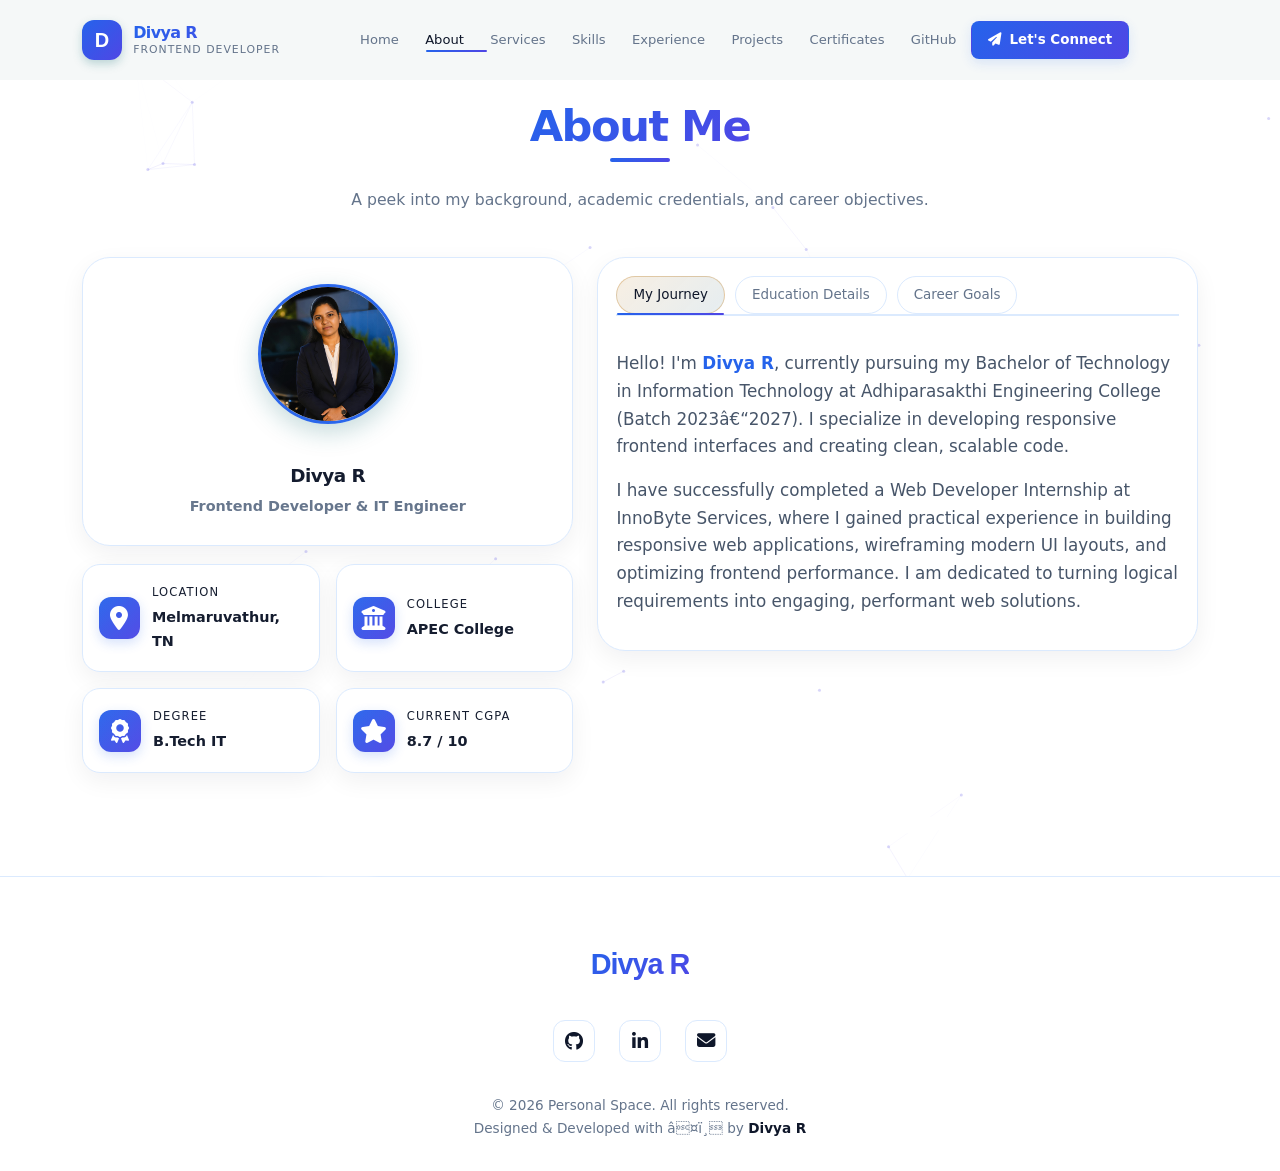
==== commit fa9c91b3: "Update portfolio URLs to Vercel deployment" ====
--- a/pages/about.html
+++ b/pages/about.html
@@ -1,4 +1,4 @@
-<!DOCTYPE html>
+﻿<!DOCTYPE html>
 <html lang="en" data-theme="light">
 
 <head>
@@ -10,7 +10,7 @@
   <meta name="author" content="Divya R">
   <meta name="robots" content="index, follow">
   <meta name="theme-color" content="#F5F8F8">
-  <link rel="canonical" href="https://divyaharina.github.io/Divya-Portfolio/">
+  <link rel="canonical" href="https://divya-portfolio-omega-ten.vercel.app/">
 
   <title>Divya R | Frontend Developer in Tamil Nadu, India</title>
 
@@ -19,22 +19,22 @@
 
   <!-- 3. Open Graph / Facebook / LinkedIn / WhatsApp Preview -->
   <meta property="og:type" content="website">
-  <meta property="og:url" content="https://divyaharina.github.io/Divya-Portfolio/">
+  <meta property="og:url" content="https://divya-portfolio-omega-ten.vercel.app/">
   <meta property="og:title" content="Divya R | Frontend Developer in Tamil Nadu, India">
   <meta property="og:description"
     content="Explore Divya R's frontend development portfolio, featuring responsive web projects, UI/UX work, skills, and contact details.">
-  <meta property="og:image" content="https://divyaharina.github.io/Divya-Portfolio/assets/image.png">
+  <meta property="og:image" content="https://divya-portfolio-omega-ten.vercel.app/assets/image.png">
   <meta property="og:image:alt" content="Divya R, freelance frontend developer">
   <meta property="og:locale" content="en_IN">
   <meta property="og:site_name" content="Divya R Portfolio">
 
   <!-- 4. Twitter Cards (X Preview) -->
   <meta name="twitter:card" content="summary_large_image">
-  <meta name="twitter:url" content="https://divyaharina.github.io/Divya-Portfolio/">
+  <meta name="twitter:url" content="https://divya-portfolio-omega-ten.vercel.app/">
   <meta name="twitter:title" content="Divya R | Frontend Developer in Tamil Nadu, India">
   <meta name="twitter:description"
     content="Explore Divya R's frontend development portfolio, featuring responsive web projects, UI/UX work, skills, and contact details.">
-  <meta name="twitter:image" content="https://divyaharina.github.io/Divya-Portfolio/assets/image.png">
+  <meta name="twitter:image" content="https://divya-portfolio-omega-ten.vercel.app/assets/image.png">
   <meta name="twitter:image:alt" content="Divya R, freelance frontend developer">
 
   <!-- 5. Favicon & Progressive Web App (PWA) Support -->
@@ -68,20 +68,20 @@
     "@graph": [
       {
         "@type": "ProfilePage",
-        "@id": "https://divyaharina.github.io/Divya-Portfolio/#profile",
-        "url": "https://divyaharina.github.io/Divya-Portfolio/",
+        "@id": "https://divya-portfolio-omega-ten.vercel.app/#profile",
+        "url": "https://divya-portfolio-omega-ten.vercel.app/",
         "name": "Divya R | Frontend Developer in Tamil Nadu, India",
-        "mainEntity": { "@id": "https://divyaharina.github.io/Divya-Portfolio/#person" }
+        "mainEntity": { "@id": "https://divya-portfolio-omega-ten.vercel.app/#person" }
       },
       {
         "@type": "Person",
-        "@id": "https://divyaharina.github.io/Divya-Portfolio/#person",
+        "@id": "https://divya-portfolio-omega-ten.vercel.app/#person",
         "name": "Divya R",
         "description": "Freelance frontend developer and B.Tech Information Technology student in Tamil Nadu, India.",
         "jobTitle": "Frontend Developer",
         "email": "divyaharina267@gmail.com",
-        "url": "https://divyaharina.github.io/Divya-Portfolio/",
-        "image": "https://divyaharina.github.io/Divya-Portfolio/assets/image.png",
+        "url": "https://divya-portfolio-omega-ten.vercel.app/",
+        "image": "https://divya-portfolio-omega-ten.vercel.app/assets/image.png",
         "nationality": "Indian",
         "affiliation": {
           "@type": "CollegeOrUniversity",
@@ -236,7 +236,7 @@
           <div class="tab-content-panel active" id="about-tab-1">
             <p class="tab-text">
               Hello! I'm <strong class="about-highlight">Divya R</strong>, currently pursuing my Bachelor of Technology
-              in Information Technology at Adhiparasakthi Engineering College (Batch 2023–2027). I specialize in
+              in Information Technology at Adhiparasakthi Engineering College (Batch 2023â€“2027). I specialize in
               developing responsive frontend interfaces and creating clean, scalable code.
             </p>
             <p class="tab-text">
@@ -316,7 +316,7 @@
       </div>
       <p class="footer-copy">
         &copy; 2026 Personal Space. All rights reserved. <br>
-        Designed & Developed with ❤️ by <strong>Divya R</strong>
+        Designed & Developed with â¤ï¸ by <strong>Divya R</strong>
       </p>
     </div>
   </footer>
@@ -359,3 +359,4 @@
   <script src="../js/script.js"></script>
 </body>
 </html>
+
--- a/css/style.css
+++ b/css/style.css
@@ -111,7 +111,7 @@
 }
 
 .menu-toggle {
-  display: inline-grid;
+  display: none;
   place-items: center;
   flex: 0 0 auto;
 }
--- a/css/style.css
+++ b/css/style.css
@@ -111,7 +111,7 @@
 }
 
 .menu-toggle {
-  display: inline-grid;
+  display: none;
   place-items: center;
   flex: 0 0 auto;
 }
